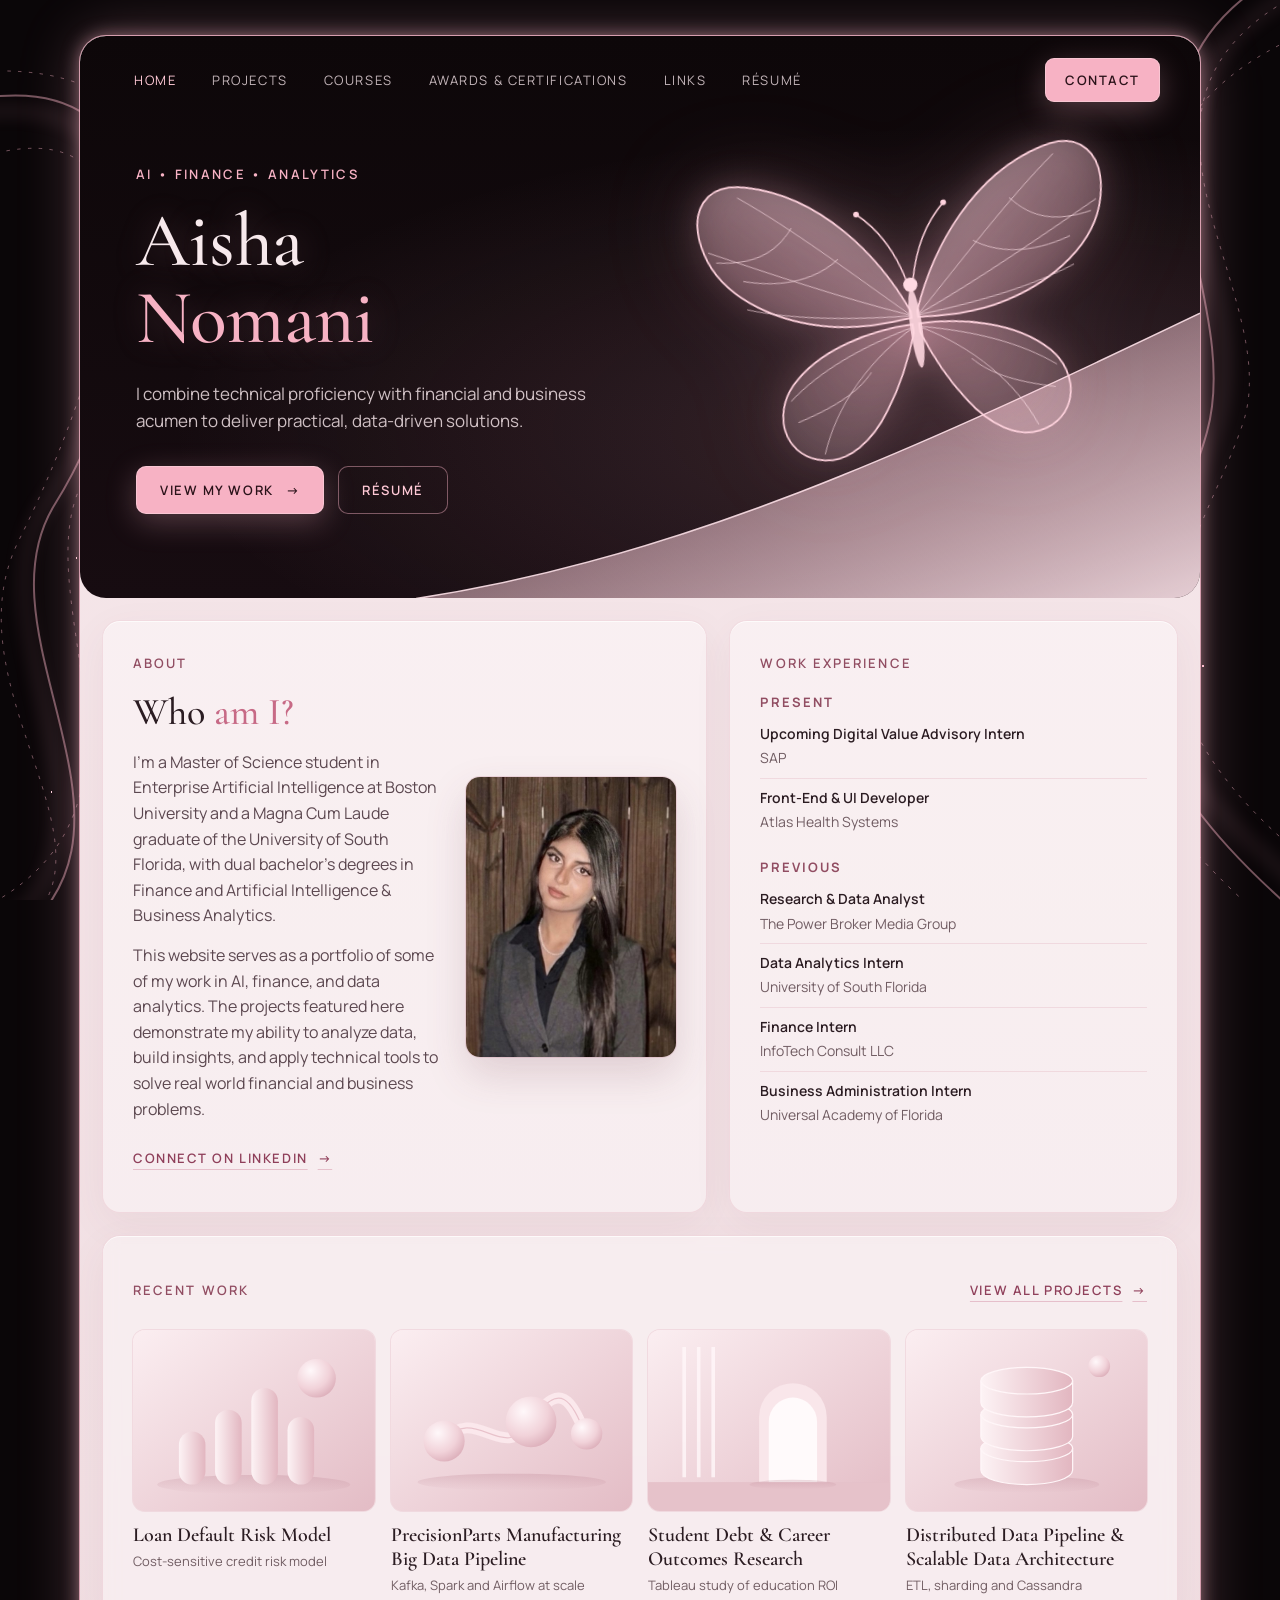
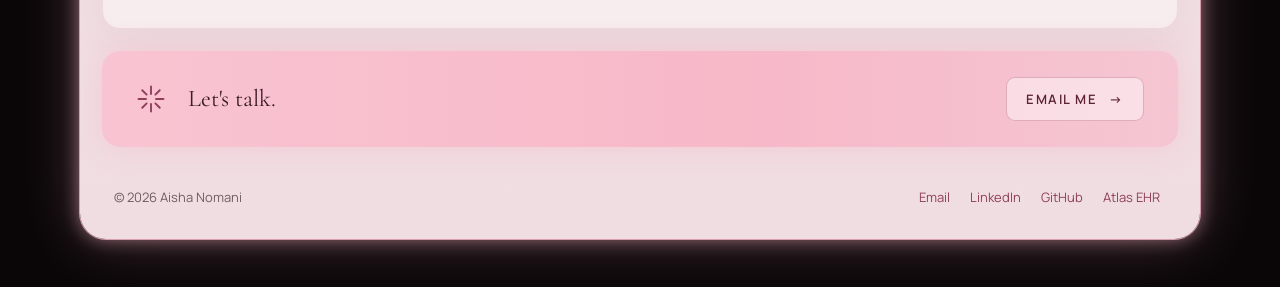
==== index.html @ 897b95ce "Rename Data Analysis Intern to Data Analytics Intern" ====
<!doctype html>
<html lang="en">
<head>
<meta charset="utf-8">
<meta name="viewport" content="width=device-width, initial-scale=1">
<title>Aisha Nomani | Finance &amp; AI</title>
<meta name="description" content="Portfolio of Aisha Nomani: AI, finance and data analytics projects.">
<meta property="og:title" content="Aisha Nomani | Finance &amp; AI">
<meta property="og:description" content="Portfolio of Aisha Nomani: AI, finance and data analytics projects.">
<meta name="theme-color" content="#0a0608">
<link rel="icon" href="assets/favicon.svg" type="image/svg+xml">
<link rel="preconnect" href="https://fonts.googleapis.com">
<link rel="preconnect" href="https://fonts.gstatic.com" crossorigin>
<link href="https://fonts.googleapis.com/css2?family=Cormorant+Garamond:wght@500;600&family=Manrope:wght@400;500;600;700&display=swap" rel="stylesheet">
<link rel="stylesheet" href="assets/style.css">
</head>
<body>
<div class="backdrop" aria-hidden="true">
<svg viewBox="0 0 1440 1000" preserveAspectRatio="xMidYMid slice">
  <path class="ribbon soft" d="M-80 140 C 260 40, 160 420, 60 560 S 220 980, -60 1060"/>
  <path class="ribbon mid" d="M-60 120 C 250 30, 170 400, 70 560 S 240 960, -40 1080"/>
  <path class="ribbon fine" d="M-30 180 C 230 90, 120 420, 30 600 S 200 980, -20 1060"/>
  <path class="ribbon fine" d="M-90 90 C 300 10, 210 380, 110 520 S 260 940, -90 1040"/>
  <path class="ribbon soft" d="M1520 -40 C 1180 80, 1420 300, 1360 470 S 1150 760, 1500 1020"/>
  <path class="ribbon mid" d="M1500 -60 C 1170 60, 1400 300, 1350 480 S 1160 780, 1480 1040"/>
  <path class="ribbon fine" d="M1480 -20 C 1200 100, 1440 320, 1390 470 S 1190 770, 1520 1000"/>
  <path class="ribbon fine" d="M1530 10 C 1150 130, 1380 340, 1320 500 S 1130 800, 1460 1060"/>
</svg>
<div class="sparkles"></div>
</div>
<svg width="0" height="0" style="position:absolute" aria-hidden="true"><defs>
<linearGradient id="tBg" x1="0" y1="0" x2="1" y2="1"><stop offset="0" stop-color="#fbeef1"/><stop offset="1" stop-color="#e3bcc5"/></linearGradient>
<radialGradient id="tBall" cx=".35" cy=".3" r=".8"><stop offset="0" stop-color="#fff8fa"/><stop offset=".6" stop-color="#f1d2d9"/><stop offset="1" stop-color="#d9a9b5"/></radialGradient>
<linearGradient id="tBar" x1="0" y1="0" x2="1" y2="0"><stop offset="0" stop-color="#fdf3f5"/><stop offset="1" stop-color="#e2b6c0"/></linearGradient>
<linearGradient id="tShadow" x1="0" y1="0" x2="0" y2="1"><stop offset="0" stop-color="#b9808f" stop-opacity=".28"/><stop offset="1" stop-color="#b9808f" stop-opacity="0"/></linearGradient>
</defs></svg>
<div class="frame">
<header class="hero">
  <nav class="nav" aria-label="Main">
    <button class="nav-toggle" aria-expanded="false" aria-controls="navlinks">Menu</button>
    <div class="nav-links" id="navlinks"><a href="index.html" aria-current="page">Home</a><a href="projects.html">Projects</a><a href="courses.html">Courses</a><a href="awards.html">Awards &amp; Certifications</a><a href="links.html">Links</a><a href="files/aisha-nomani-resume.pdf" target="_blank" rel="noopener">Résumé</a></div>
    <div class="contact-wrap">
      <button class="btn sm" id="contactBtn" aria-expanded="false" aria-controls="contactCard">Contact</button>
      <div class="contact-card" id="contactCard" hidden>
        <dl>
          <div><dt>Email</dt><dd><a href="mailto:aisha.nomani@gmail.com">aisha.nomani@gmail.com</a></dd></div>
          <div><dt>Phone</dt><dd><a href="tel:+18136481989">+1 (813) 648-1989</a></dd></div>
          <div><dt>Profiles</dt><dd><a href="https://linkedin.com/in/aisha-nomani" target="_blank" rel="noopener">LinkedIn</a> · <a href="https://github.com/aishanomani" target="_blank" rel="noopener">GitHub</a></dd></div>
        </dl>
      </div>
    </div>
  </nav>
  <div class="hero-body">
    <div>
      <p class="eyebrow">AI • Finance • Analytics</p>
      <h1>Aisha<br><em>Nomani</em></h1>
      <p class="lede">I combine technical proficiency with financial and business acumen to deliver practical, data-driven solutions.</p>
      <div class="actions"><a class="btn" href="projects.html">View my work <span class="arrow">→</span></a><a class="btn ghost" href="files/aisha-nomani-resume.pdf" target="_blank" rel="noopener">Résumé</a></div>
    </div>
    <div class="butterfly-wrap"><svg class="butterfly" viewBox="0 0 400 320" aria-hidden="true">
<defs>
  <linearGradient id="wingA" x1="0" y1="0" x2="1" y2="1"><stop offset="0" stop-color="#ffe0e8" stop-opacity=".55"/><stop offset="1" stop-color="#f7b2c4" stop-opacity=".12"/></linearGradient>
  <linearGradient id="wingB" x1="0" y1="0" x2="1" y2="1"><stop offset="0" stop-color="#f7b2c4" stop-opacity=".35"/><stop offset="1" stop-color="#ffe0e8" stop-opacity=".1"/></linearGradient>
</defs>
<g class="wing r"><path d="M203 160 C 225 105, 270 45, 335 28 C 372 18, 392 42, 382 82 C 372 122, 330 150, 285 162 C 255 170, 225 168, 203 166 Z" fill="url(#wingA)" stroke="#ffd3de" stroke-width="1.6"/><path d="M203 172 C 240 172, 290 182, 318 212 C 340 236, 335 272, 305 282 C 278 291, 252 270, 236 246 C 222 226, 210 200, 203 180 Z" fill="url(#wingB)" stroke="#ffd3de" stroke-width="1.6"/><path d="M205 162 C 250 120, 300 70, 345 36 M205 163 C 262 140, 322 110, 378 82 M205 164 C 262 160, 312 152, 350 138 M262 104 C 282 118, 312 124, 350 112 M300 70 C 318 92, 340 98, 372 92 M205 176 C 248 200, 282 236, 298 278 M205 175 C 252 186, 292 202, 322 226 M246 210 C 262 228, 288 238, 318 246" fill="none" stroke="#ffe1e8" stroke-width=".8" opacity=".75"/></g>
<g transform="translate(400 0) scale(-1 1)"><g class="wing l"><path d="M203 160 C 225 105, 270 45, 335 28 C 372 18, 392 42, 382 82 C 372 122, 330 150, 285 162 C 255 170, 225 168, 203 166 Z" fill="url(#wingA)" stroke="#ffd3de" stroke-width="1.6"/><path d="M203 172 C 240 172, 290 182, 318 212 C 340 236, 335 272, 305 282 C 278 291, 252 270, 236 246 C 222 226, 210 200, 203 180 Z" fill="url(#wingB)" stroke="#ffd3de" stroke-width="1.6"/><path d="M205 162 C 250 120, 300 70, 345 36 M205 163 C 262 140, 322 110, 378 82 M205 164 C 262 160, 312 152, 350 138 M262 104 C 282 118, 312 124, 350 112 M300 70 C 318 92, 340 98, 372 92 M205 176 C 248 200, 282 236, 298 278 M205 175 C 252 186, 292 202, 322 226 M246 210 C 262 228, 288 238, 318 246" fill="none" stroke="#ffe1e8" stroke-width=".8" opacity=".75"/></g></g>
<path d="M197 132 C 190 102, 178 82, 160 66 M203 132 C 210 102, 222 82, 240 66" fill="none" stroke="#ffd3de" stroke-width="1.3"/>
<circle cx="160" cy="66" r="2.6" fill="#ffd3de"/><circle cx="240" cy="66" r="2.6" fill="#ffd3de"/>
<ellipse cx="200" cy="176" rx="5.5" ry="36" fill="#ffd9e2" opacity=".9"/>
<circle cx="200" cy="136" r="6.5" fill="#ffd9e2"/>
</svg></div>
  </div>
  <svg class="slope" viewBox="0 0 600 400" preserveAspectRatio="none" aria-hidden="true">
<defs><linearGradient id="slopeFill" x1="0" y1="0" x2="1" y2="1"><stop offset="0" stop-color="#f7b2c4" stop-opacity=".05"/><stop offset=".55" stop-color="#f3c6d1" stop-opacity=".55"/><stop offset="1" stop-color="#fbe3e9" stop-opacity=".9"/></linearGradient></defs>
<path d="M0 400 C 200 360, 380 250, 600 110 L600 400 Z" fill="url(#slopeFill)"/>
<path d="M0 400 C 200 360, 380 250, 600 110" fill="none" stroke="#ffe3ea" stroke-width="1.5" opacity=".9" vector-effect="non-scaling-stroke"/>
</svg>
</header>
<main class="content">
<div class="split">
  <section class="panel" id="about" aria-labelledby="about-h">
    <div class="about">
      <div>
        <p class="label">About</p>
        <h2 id="about-h">Who <em>am I?</em></h2>
        <p>I'm a Master of Science student in Enterprise Artificial Intelligence at Boston University and a Magna Cum Laude graduate of the University of South Florida, with dual bachelor's degrees in Finance and Artificial Intelligence &amp; Business Analytics.</p>
        <p>This website serves as a portfolio of some of my work in AI, finance, and data analytics. The projects featured here demonstrate my ability to analyze data, build insights, and apply technical tools to solve real world financial and business problems.</p>
        <a class="link" href="https://linkedin.com/in/aisha-nomani" target="_blank" rel="noopener">Connect on LinkedIn <span class="arrow">→</span></a>
      </div>
      <img class="portrait" src="img/aisha-portrait.jpg" alt="Portrait of Aisha Nomani" width="600" height="794" loading="lazy">
    </div>
  </section>
  <section class="panel" aria-labelledby="experience-h">
    <p class="label" id="experience-h">Work Experience</p>
    <div class="experience-groups">
      <section class="experience-group" aria-labelledby="present-h">
        <h3 id="present-h">Present</h3>
        <ul class="experience-list">
          <li><strong>Upcoming Digital Value Advisory Intern</strong><span>SAP</span></li>
          <li><strong>Front-End &amp; UI Developer</strong><span>Atlas Health Systems</span></li>
        </ul>
      </section>
      <section class="experience-group" aria-labelledby="previous-h">
        <h3 id="previous-h">Previous</h3>
        <ul class="experience-list">
          <li><strong>Research &amp; Data Analyst</strong><span>The Power Broker Media Group</span></li>
          <li><strong>Data Analytics Intern</strong><span>University of South Florida</span></li>
          <li><strong>Finance Intern</strong><span>InfoTech Consult LLC</span></li>
          <li><strong>Business Administration Intern</strong><span>Universal Academy of Florida</span></li>
        </ul>
      </section>
    </div>
  </section>
</div>
<section class="panel" aria-labelledby="work-h">
  <div class="row"><p class="label" id="work-h">Recent work</p><a class="link" href="projects.html">View all projects <span class="arrow">→</span></a></div>
  <div class="tiles"><a class="tile" href="https://github.com/aishanomani/The_Backside_Undergrads_Final" target="_blank" rel="noopener"><div class="art"><svg viewBox="0 0 200 150" preserveAspectRatio="xMidYMid slice" aria-hidden="true"><rect width="200" height="150" fill="url(#tBg)"/><ellipse cx="100" cy="128" rx="80" ry="8" fill="url(#tShadow)"/>
<rect x="38" y="84" width="22" height="44" rx="11" fill="url(#tBar)"/><rect x="68" y="66" width="22" height="62" rx="11" fill="url(#tBar)"/>
<rect x="98" y="48" width="22" height="80" rx="11" fill="url(#tBar)"/><rect x="128" y="72" width="22" height="56" rx="11" fill="url(#tBar)"/>
<circle cx="152" cy="40" r="16" fill="url(#tBall)"/></svg></div><h3>Loan Default Risk Model</h3><p>Cost-sensitive credit risk model</p></a><a class="tile" href="https://github.com/aishanomani/The_Leftside_Undergrads_Final" target="_blank" rel="noopener"><div class="art"><svg viewBox="0 0 200 150" preserveAspectRatio="xMidYMid slice" aria-hidden="true"><rect width="200" height="150" fill="url(#tBg)"/><ellipse cx="100" cy="126" rx="78" ry="7" fill="url(#tShadow)"/>
<path d="M44 92 C 70 60, 92 112, 116 76 S 150 60, 160 84" fill="none" stroke="#fbe8ec" stroke-width="9" stroke-linecap="round"/>
<path d="M44 92 C 70 60, 92 112, 116 76 S 150 60, 160 84" fill="none" stroke="#dcaab6" stroke-width="1" opacity=".6"/>
<circle cx="44" cy="92" r="17" fill="url(#tBall)"/><circle cx="116" cy="76" r="21" fill="url(#tBall)"/><circle cx="162" cy="86" r="13" fill="url(#tBall)"/></svg></div><h3>PrecisionParts Manufacturing Big Data Pipeline</h3><p>Kafka, Spark and Airflow at scale</p></a><a class="tile" href="https://github.com/aishanomani/student_debt_and_career_outcomes_research_project" target="_blank" rel="noopener"><div class="art"><svg viewBox="0 0 200 150" preserveAspectRatio="xMidYMid slice" aria-hidden="true"><rect width="200" height="150" fill="url(#tBg)"/>
<g stroke="#fff6f8" stroke-width="3" opacity=".85"><path d="M30 14v108M42 14v108M54 14v108"/></g>
<path d="M92 128V72a28 28 0 0 1 56 0v56Z" fill="#f9e6ea"/><path d="M100 128V76a20 20 0 0 1 40 0v52Z" fill="#fffafb"/>
<rect x="0" y="126" width="200" height="24" fill="#e6c2ca"/><ellipse cx="120" cy="128" rx="36" ry="4" fill="url(#tShadow)"/></svg></div><h3>Student Debt &amp; Career Outcomes Research</h3><p>Tableau study of education ROI</p></a><a class="tile" href="https://github.com/aishanomani/The_Leftside_Undergrads_Midterm" target="_blank" rel="noopener"><div class="art"><svg viewBox="0 0 200 150" preserveAspectRatio="xMidYMid slice" aria-hidden="true"><rect width="200" height="150" fill="url(#tBg)"/><ellipse cx="100" cy="128" rx="60" ry="7" fill="url(#tShadow)"/>
<g fill="url(#tBar)" stroke="#fff6f8" stroke-width="1"><path d="M62 98v18c0 7 17 12 38 12s38-5 38-12V98"/><ellipse cx="100" cy="98" rx="38" ry="11"/>
<path d="M62 70v18c0 7 17 12 38 12s38-5 38-12V70"/><ellipse cx="100" cy="70" rx="38" ry="11"/>
<path d="M62 42v18c0 7 17 12 38 12s38-5 38-12V42"/><ellipse cx="100" cy="42" rx="38" ry="11"/></g>
<circle cx="160" cy="30" r="9" fill="url(#tBall)"/></svg></div><h3>Distributed Data Pipeline &amp; Scalable Data Architecture</h3><p>ETL, sharding and Cassandra</p></a></div>
</section>
<section class="cta">
  <svg viewBox="0 0 24 24" fill="none" stroke="currentColor" stroke-width="1.5" stroke-linecap="round" stroke-linejoin="round" aria-hidden="true" class="spark"><path d="M12 2v6M12 16v6M2 12h6M16 12h6M5 5l3.5 3.5M15.5 15.5L19 19M19 5l-3.5 3.5M8.5 15.5L5 19"/></svg>
  <p>Let's talk.</p>
  <a class="btn sm" href="mailto:aisha.nomani@gmail.com">Email me <span class="arrow">→</span></a>
</section>
</main>
<footer class="foot">
  <span>© 2026 Aisha Nomani</span>
  <span><a href="mailto:aisha.nomani@gmail.com">Email</a><a href="https://linkedin.com/in/aisha-nomani" target="_blank" rel="noopener">LinkedIn</a><a href="https://github.com/aishanomani" target="_blank" rel="noopener">GitHub</a><a href="https://atlasehr.org" target="_blank" rel="noopener">Atlas EHR</a></span>
</footer>
</div>
<script src="assets/main.js" defer></script>
</body>
</html>
---- assets/style.css ----
/* Aisha Nomani portfolio: blush glass on black */
:root {
  --night: #0a0608;
  --night-2: #140c10;
  --ink: #2b1c22;
  --ink-soft: #5c4850;
  --muted: #715d63;       /* 4.7:1 on the frame */
  --pink: #f7b2c4;
  --pink-2: #ffc9d6;
  --rose: #c76a86;
  --rose-deep: #8f3f5a;   /* links, numbers: 5.5:1 on cards */
  --rose-text: #914d62;   /* small labels: 4.7:1 on the frame */
  --blush: #f4e3e6;
  --blush-2: #ecd5da;
  --card: rgba(255, 255, 255, 0.42);
  --card-line: rgba(199, 106, 134, 0.16);
  --glow: 0 0 0 1px rgba(255, 190, 208, 0.75), 0 0 18px rgba(247, 178, 196, 0.55), 0 0 60px rgba(247, 178, 196, 0.28);
  --serif: "Cormorant Garamond", "Iowan Old Style", Georgia, serif;
  --sans: "Manrope", ui-sans-serif, system-ui, -apple-system, "Segoe UI", Roboto, sans-serif;
  /* type scale: sans for reading and labels, serif for titles and numbers */
  --fs-xs: 13px;        /* labels, buttons, chips, meta: the floor */
  --fs-sm: 14px;        /* card body text */
  --fs-base: 16px;      /* body copy */
  --fs-lg: 17px;        /* hero lede */
  --fs-title-sm: 20px;  /* tile and service titles (serif) */
  --fs-title: 24px;     /* card titles, CTA line (serif) */
  --fs-num: 30px;       /* inline stats (serif) */
  --fs-num-lg: 52px;    /* stat row (serif) */
  /* glow and glass */
  --glow-line: #ffd3de; /* butterfly strokes, sparkles */
  --on-night: #f6e6ea;  /* text on the dark hero */
  --chip-ink: #7a3a50;
  --glass-1: rgba(255, 255, 255, .35);
  --glass-2: rgba(255, 255, 255, .5);
  --glass-3: rgba(255, 255, 255, .7);
  --r-lg: 26px;
  --r-md: 18px;
  --r-sm: 12px;
  --maxw: 1120px;
}

* { box-sizing: border-box; }
html { scroll-behavior: smooth; -webkit-text-size-adjust: 100%; }
body {
  margin: 0;
  background: var(--night);
  color: var(--ink);
  font-family: var(--sans);
  font-size: var(--fs-base);
  line-height: 1.6;
  -webkit-font-smoothing: antialiased;
  font-variant-numeric: lining-nums;
  overflow-x: hidden;
}
img { max-width: 100%; height: auto; display: block; }
a { color: inherit; }
:focus-visible { outline: 2px solid var(--pink); outline-offset: 3px; border-radius: 6px; }

/* ---------- background ribbons + sparkles ---------- */
.backdrop { position: fixed; inset: 0; z-index: 0; pointer-events: none; overflow: hidden; }
.backdrop svg { position: absolute; width: 100%; height: 100%; }
.ribbon { fill: none; stroke: var(--pink); stroke-linecap: round; }
.ribbon.soft { stroke-width: 18; opacity: .07; filter: blur(8px); }
.ribbon.mid { stroke-width: 2.2; opacity: .45; }
.ribbon.fine { stroke-width: .9; opacity: .55; }
.sparkles {
  position: absolute; inset: 0;
  background-image:
    radial-gradient(1.6px 1.6px at 12% 18%, var(--glow-line) 50%, transparent 51%),
    radial-gradient(1.2px 1.2px at 86% 12%, var(--glow-line) 50%, transparent 51%),
    radial-gradient(2px 2px at 92% 38%, #ffb9cb 50%, transparent 51%),
    radial-gradient(1.4px 1.4px at 6% 62%, var(--glow-line) 50%, transparent 51%),
    radial-gradient(1.8px 1.8px at 94% 74%, #ffc2d2 50%, transparent 51%),
    radial-gradient(1.2px 1.2px at 4% 88%, var(--glow-line) 50%, transparent 51%),
    radial-gradient(1.5px 1.5px at 78% 92%, var(--glow-line) 50%, transparent 51%),
    radial-gradient(1.1px 1.1px at 22% 96%, #ffc2d2 50%, transparent 51%);
  animation: twinkle 6s ease-in-out infinite alternate;
}
@keyframes twinkle { from { opacity: .45; } to { opacity: 1; } }
@keyframes drift { from { stroke-dashoffset: 0; } to { stroke-dashoffset: -400; } }
.ribbon.fine { stroke-dasharray: 3 9; animation: drift 30s linear infinite; }

/* ---------- glowing frame ---------- */
.frame {
  position: relative; z-index: 1;
  width: min(var(--maxw), calc(100% - 32px));
  margin: 36px auto 48px;
  border-radius: var(--r-lg);
  background: linear-gradient(180deg, #f6e8eb 0%, #f0dde1 100%);
  box-shadow: var(--glow);
  overflow: hidden;
}

/* ---------- dark hero / page header ---------- */
.hero {
  position: relative;
  background:
    radial-gradient(120% 90% at 80% 70%, rgba(247, 178, 196, 0.16), transparent 60%),
    linear-gradient(180deg, #0d0709 0%, #170c11 100%);
  color: var(--on-night);
  border-radius: var(--r-lg) var(--r-lg) var(--r-lg) var(--r-lg);
  overflow: hidden;
}

.nav {
  position: relative; z-index: 3;
  display: flex; align-items: center; gap: 8px;
  padding: 22px 40px;
}
.nav-links { display: flex; gap: 8px; margin-right: auto; flex-wrap: wrap; }
.nav-links a, .nav .brand {
  text-decoration: none;
  font-size: var(--fs-xs); letter-spacing: .12em; text-transform: uppercase;
  color: rgba(246, 230, 234, .78);
  display: inline-flex; align-items: center; min-height: 44px; padding: 0 14px; border-radius: 999px;
  transition: color .2s, background .2s;
}
.nav-links a:hover { color: #fff; background: rgba(247, 178, 196, .08); }
.nav-links a[aria-current="page"] { color: var(--pink-2); }
.nav-links a[aria-current="page"]::after {
  content: ""; display: block; height: 1px; margin-top: 4px;
  background: linear-gradient(90deg, transparent, var(--pink), transparent);
}
.nav-toggle { display: none; }

.btn {
  display: inline-flex; align-items: center; gap: 12px;
  font-family: var(--sans); font-weight: 600;
  font-size: var(--fs-xs); letter-spacing: .12em; text-transform: uppercase;
  text-decoration: none; cursor: pointer; white-space: nowrap;
  min-height: 48px; padding: 0 24px; border-radius: 10px; border: 0;
  background: var(--pink); color: #2a1219;
  box-shadow: 0 0 0 1px rgba(255,255,255,.25) inset, 0 8px 30px rgba(247, 178, 196, .28);
  transition: transform .2s, box-shadow .2s, background .2s;
}
.btn:hover { transform: translateY(-1px); background: var(--pink-2); box-shadow: 0 0 0 1px var(--glass-1) inset, 0 10px 38px rgba(247, 178, 196, .45); }
.btn.sm { min-height: 44px; padding: 0 20px; font-size: var(--fs-xs); border-radius: 9px; }
.btn.ghost { background: transparent; color: var(--pink-2); box-shadow: 0 0 0 1px rgba(247,178,196,.45) inset; }
.btn.ghost:hover { background: rgba(247,178,196,.1); }
.arrow { display: inline-block; transition: transform .2s; }
.btn:hover .arrow, .link:hover .arrow { transform: translateX(4px); }

.hero-body {
  position: relative; z-index: 2;
  display: grid; grid-template-columns: 1.05fr 1fr; align-items: center;
  padding: 40px 56px 84px; min-height: 440px;
}
.eyebrow {
  font-size: var(--fs-xs); letter-spacing: .18em; text-transform: uppercase;
  color: var(--pink); margin: 0 0 18px; font-weight: 600;
}
.hero h1 {
  font-family: var(--serif); font-weight: 500;
  font-size: clamp(44px, 6.4vw, 76px); line-height: 1.02;
  margin: 0 0 22px; color: #f7e9ec; letter-spacing: -.01em;
  text-shadow: 0 0 34px rgba(247, 178, 196, .25);
}
.hero h1 em { font-style: normal; color: var(--pink); }
.hero .lede { max-width: 30rem; color: rgba(246, 230, 234, .82); font-size: var(--fs-lg); margin: 0 0 32px; }
.hero .actions { display: flex; gap: 14px; flex-wrap: wrap; }

.butterfly-wrap { position: relative; height: 100%; min-height: 320px; }
.butterfly {
  position: absolute; right: 2%; top: 50%; width: min(100%, 440px);
  transform: translateY(-58%) rotate(-8deg);
  filter: drop-shadow(0 0 16px rgba(247, 178, 196, .55)) drop-shadow(0 0 46px rgba(247, 178, 196, .3));
  animation: hover 7s ease-in-out infinite;
}
.butterfly .wing { transform-origin: 200px 170px; animation: flap 5s ease-in-out infinite; }
.butterfly .wing.l { animation-name: flapL; }
@keyframes hover { 0%,100% { transform: translateY(-58%) rotate(-8deg); } 50% { transform: translateY(-62%) rotate(-6deg); } }
@keyframes flap { 0%,100% { transform: scaleX(1); } 50% { transform: scaleX(.9); } }
@keyframes flapL { 0%,100% { transform: scaleX(1); } 50% { transform: scaleX(.9); } }
.slope { position: absolute; right: 0; bottom: 0; width: 70%; height: 70%; z-index: 1; pointer-events: none; }

/* compact header for inner pages */
.hero.compact .hero-body { min-height: 0; padding: 26px 56px 60px; grid-template-columns: 1.4fr .6fr; }
.hero.compact h1 { font-size: clamp(42px, 5.6vw, 64px); }
.hero.compact .butterfly { width: min(100%, 240px); right: 8%; }
.hero.compact .butterfly-wrap { min-height: 180px; }

/* ---------- light content area ---------- */
.content { padding: 22px; display: grid; gap: 22px; }
.content > * { min-width: 0; }
.panel {
  background: var(--card);
  border: 1px solid var(--card-line);
  border-radius: var(--r-md);
  padding: 32px 30px;
  box-shadow: 0 1px 0 var(--glass-3) inset, 0 12px 40px rgba(120, 60, 80, .06);
  backdrop-filter: blur(8px);
}
.label, .panel .label {
  font-size: var(--fs-xs); letter-spacing: .16em; text-transform: uppercase;
  color: var(--rose-text); font-weight: 600; margin: 0 0 18px;
}
.panel h2, .section-title {
  font-family: var(--serif); font-weight: 500;
  font-size: clamp(30px, 3.2vw, 38px); line-height: 1.1;
  margin: 0 0 16px; color: var(--ink);
}
.panel h2 em { font-style: normal; color: var(--rose); }
.panel p { color: var(--ink-soft); margin: 0 0 14px; font-size: var(--fs-base); }
.link {
  display: inline-flex; gap: 10px; align-items: center; min-height: 44px;
  font-size: var(--fs-xs); letter-spacing: .12em; text-transform: uppercase; font-weight: 600;
  color: var(--rose-deep);
  text-decoration: underline; text-decoration-color: rgba(199, 106, 134, .35);
  text-underline-offset: 6px; text-decoration-thickness: 1px;
}
.link:hover { color: var(--ink); text-decoration-color: var(--rose); }
.row { display: flex; justify-content: space-between; align-items: baseline; gap: 16px; flex-wrap: wrap; margin-bottom: 18px; }
.row .label { margin: 0; }

.split { display: grid; grid-template-columns: 1.35fr 1fr; gap: 22px; }
.about { display: grid; grid-template-columns: 1fr 210px; gap: 28px; align-items: center; }
.portrait {
  width: 100%; aspect-ratio: 3 / 4; object-fit: cover; border-radius: 14px;
  filter: saturate(.85) contrast(1.02);
  box-shadow: 0 0 0 1px rgba(199,106,134,.2), 0 18px 40px rgba(120, 60, 80, .18);
}
.facts { display: flex; gap: 26px; margin: 20px 0 22px; flex-wrap: wrap; }
.fact b { display: block; font-family: var(--serif); font-size: var(--fs-num); font-weight: 600; color: var(--rose-deep); line-height: 1; }
.fact span { font-size: var(--fs-xs); color: var(--muted); }

.services { list-style: none; margin: 0; padding: 0; display: grid; gap: 20px; }
.services li { display: grid; grid-template-columns: 46px 1fr; gap: 16px; align-items: start; }
.ico {
  width: 46px; height: 46px; border-radius: 50%;
  display: grid; place-items: center;
  border: 1px solid rgba(199, 106, 134, .45); color: var(--rose);
  background: var(--glass-1);
}
.ico svg { width: 20px; height: 20px; }
.services h3 { margin: 2px 0 2px; font-family: var(--serif); font-size: var(--fs-title-sm); font-weight: 600; color: var(--ink); }
.services p { margin: 0; font-size: var(--fs-sm); line-height: 1.5; }

/* work experience */
.experience-groups { display: grid; gap: 24px; }
.experience-group h3 {
  margin: 0 0 10px; font-size: var(--fs-xs); letter-spacing: .16em;
  text-transform: uppercase; color: var(--rose-text);
}
.experience-list { list-style: none; margin: 0; padding: 0; display: grid; gap: 8px; }
.experience-list li {
  display: grid; gap: 2px;
  padding-bottom: 8px; border-bottom: 1px solid rgba(199, 106, 134, .16);
  color: var(--ink-soft); font-size: var(--fs-sm);
}
.experience-list li:last-child { border-bottom: 0; padding-bottom: 0; }
.experience-list strong { display: block; color: var(--ink); font-weight: 600; }
.experience-list span { display: block; color: var(--muted); }

/* recent work tiles */
.tiles { display: grid; grid-template-columns: repeat(4, 1fr); gap: 16px; }
.tile { text-decoration: none; color: inherit; display: block; }
.tile .art {
  aspect-ratio: 4 / 3; border-radius: 12px; overflow: hidden;
  background: linear-gradient(160deg, #f7e2e6, #e6c3ca);
  box-shadow: 0 0 0 1px rgba(199,106,134,.15);
  transition: transform .3s, box-shadow .3s;
}
.tile .art svg { width: 100%; height: 100%; display: block; }
.tile:hover .art { transform: translateY(-3px); box-shadow: 0 0 0 1px rgba(199,106,134,.35), 0 14px 30px rgba(168, 77, 106, .18); }
.tile h3 { font-family: var(--serif); font-weight: 600; font-size: var(--fs-title-sm); line-height: 1.2; margin: 12px 0 4px; }
.tile p { font-size: var(--fs-xs); color: var(--muted); margin: 0; }

.cta {
  display: flex; align-items: center; gap: 22px; flex-wrap: wrap;
  padding: 26px 34px; border-radius: var(--r-md);
  background: linear-gradient(90deg, #f9c4d1, #f7b8c8 60%, #f5c6d2);
  box-shadow: 0 0 30px rgba(247, 178, 196, .45);
}
.cta .spark { width: 30px; height: 30px; color: var(--rose-deep); flex: none; }
.cta p { font-family: var(--serif); font-size: var(--fs-title); line-height: 1.2; margin: 0; color: #3a1d27; margin-right: auto; }
.cta .btn { background: rgba(255,255,255,.45); color: #5a2233; box-shadow: 0 0 0 1px rgba(168,77,106,.35) inset; }
.cta .btn:hover { background: var(--glass-3); }

/* contact popover */
.contact-wrap { position: relative; flex: none; }
.contact-card {
  position: absolute; right: 0; top: calc(100% + 10px); z-index: 10;
  width: 280px; padding: 18px 20px; border-radius: 14px;
  background: #1a0f14; color: var(--on-night);
  box-shadow: var(--glow);
  font-size: var(--fs-sm);
}
.contact-card[hidden] { display: none; }
.contact-card a { color: var(--pink-2); text-decoration: none; }
.contact-card a:hover { text-decoration: underline; }
.contact-card dl { margin: 0; display: grid; gap: 10px; }
.contact-card dt { font-size: var(--fs-xs); letter-spacing: .18em; text-transform: uppercase; color: rgba(246,230,234,.55); }
.contact-card dd { margin: 0; }

/* ---------- projects page ---------- */
.filters { display: flex; gap: 8px; flex-wrap: wrap; margin-bottom: 20px; }
.filter {
  font: 600 var(--fs-xs)/1 var(--sans); letter-spacing: .1em; text-transform: uppercase;
  min-height: 44px; padding: 0 16px; border-radius: 999px; cursor: pointer;
  border: 1px solid rgba(199,106,134,.35); background: rgba(255,255,255,.4); color: var(--rose-deep);
}
.filter[aria-pressed="true"] { background: var(--rose-deep); color: #fff; border-color: var(--rose-deep); }
.projects { display: grid; grid-template-columns: repeat(2, 1fr); gap: 18px; }
.project {
  display: flex; flex-direction: column;
  background: var(--glass-2); border: 1px solid var(--card-line);
  border-radius: var(--r-md); padding: 26px 26px 22px;
  transition: box-shadow .3s, transform .3s;
}
.project:hover { box-shadow: 0 16px 40px rgba(168, 77, 106, .12); transform: translateY(-2px); }
.project[hidden] { display: none; }
.project .cat { font-size: var(--fs-xs); letter-spacing: .14em; text-transform: uppercase; font-weight: 600; color: var(--rose-text); }
.project h3 { font-family: var(--serif); font-size: var(--fs-title); font-weight: 600; line-height: 1.15; margin: 4px 0 12px; }
.project p { font-size: var(--fs-sm); color: var(--ink-soft); margin: 0 0 16px; }
.project .result { font-size: var(--fs-sm); color: var(--rose-deep); font-weight: 600; margin: -6px 0 16px; }
.project .note {
  font-size: var(--fs-xs); line-height: 1.55; margin: -4px 0 16px; padding: 10px 12px;
  color: var(--muted); background: rgba(247, 178, 196, .14);
  border-left: 2px solid rgba(199, 106, 134, .5); border-radius: 0 8px 8px 0;
}
.project .note strong { color: var(--rose-deep); }
.chips { display: flex; flex-wrap: wrap; gap: 6px; margin: auto 0 18px; padding-top: 4px; }
.chip {
  font-size: var(--fs-xs); padding: 4px 11px; border-radius: 999px;
  background: rgba(247, 178, 196, .28); color: var(--chip-ink);
}
.project .link { align-self: flex-start; }

/* ---------- courses page ---------- */
.stats { display: grid; grid-template-columns: repeat(3, 1fr); gap: 18px; }
.stat { text-align: left; }
.stat b { display: block; font-family: var(--serif); font-size: var(--fs-num-lg); line-height: 1; color: var(--rose-deep); font-weight: 600; }
.stat span { font-size: var(--fs-xs); color: var(--muted); }
.course-grid { display: grid; grid-template-columns: repeat(3, 1fr); gap: 16px; }
.course {
  background: var(--glass-2); border: 1px solid var(--card-line);
  border-radius: var(--r-md); padding: 22px; display: flex; flex-direction: column;
}
.course h3 { font-family: var(--serif); font-size: var(--fs-title); font-weight: 600; line-height: 1.15; margin: 0 0 10px; }
.course p { font-size: var(--fs-sm); margin: 0 0 14px; color: var(--ink-soft); }
.course .chips { margin-bottom: 14px; }
.terms { display: grid; grid-template-columns: repeat(3, 1fr); gap: 14px; }
.term { background: rgba(255,255,255,.45); border: 1px solid var(--card-line); border-radius: var(--r-sm); padding: 16px 18px; }
.term h4 { margin: 0 0 8px; font-size: var(--fs-xs); letter-spacing: .14em; color: var(--rose-text); }
.term ul { list-style: none; margin: 0; padding: 0; display: grid; gap: 6px; }
.term li { font-size: var(--fs-sm); display: grid; grid-template-columns: 84px 1fr; gap: 8px; color: var(--ink-soft); }
.term li code { font-family: var(--sans); font-weight: 600; color: var(--ink); font-size: var(--fs-xs); }
details.all-terms summary {
  cursor: pointer; list-style: none; display: inline-flex;
}
details.all-terms summary::-webkit-details-marker { display: none; }
details.all-terms[open] summary .arrow { transform: rotate(90deg); }
details.all-terms .terms { margin-top: 22px; }

/* ---------- awards page ---------- */
.honors { display: grid; gap: 14px; }
.honor {
  display: grid; grid-template-columns: 56px 1fr auto; gap: 18px; align-items: center;
  background: var(--glass-2); border: 1px solid var(--card-line);
  border-radius: var(--r-md); padding: 20px 22px;
}
.honor h3 { margin: 0; font-family: var(--serif); font-size: var(--fs-title); font-weight: 600; }
.honor .meta { font-size: var(--fs-xs); color: var(--muted); margin: 2px 0 6px; }
.honor p { margin: 0; font-size: var(--fs-sm); color: var(--ink-soft); }
.honor .ico { width: 56px; height: 56px; }
.honor .ico svg { width: 24px; height: 24px; }
.certs { list-style: none; margin: 0; padding: 0; display: grid; grid-template-columns: repeat(2, 1fr); gap: 14px; }
.cert {
  background: var(--glass-2); border: 1px solid var(--card-line);
  border-radius: var(--r-md); padding: 18px 20px; display: flex; flex-direction: column; gap: 6px;
}
.cert h3 { margin: 0; font-size: var(--fs-base); font-weight: 700; line-height: 1.35; }
.cert .meta { font-size: var(--fs-xs); color: var(--muted); }
.cert .id { font-size: var(--fs-xs); color: var(--muted); word-break: break-all; font-family: ui-monospace, Consolas, monospace; }
.cert .link { align-self: flex-start; margin-top: 6px; }

/* ---------- links page ---------- */
.link-cards { display: grid; grid-template-columns: repeat(3, 1fr); gap: 16px; }
.profile-card {
  display: grid; grid-template-columns: 48px minmax(0, 1fr) auto; gap: 14px; align-items: center;
  min-height: 112px; padding: 22px; border: 1px solid var(--card-line); border-radius: var(--r-md);
  background: var(--glass-2); color: var(--ink); text-decoration: none;
  transition: transform .25s, box-shadow .25s, border-color .25s;
}
.profile-card:hover {
  transform: translateY(-2px); border-color: rgba(199, 106, 134, .34);
  box-shadow: 0 16px 40px rgba(168, 77, 106, .12);
}
.profile-icon {
  width: 48px; height: 48px; display: grid; place-items: center; border-radius: 50%;
  border: 1px solid rgba(199, 106, 134, .45); background: var(--glass-1);
  color: var(--rose-deep); font-weight: 700; font-size: var(--fs-sm);
}
.profile-card strong { display: block; font-family: var(--serif); font-size: var(--fs-title); line-height: 1.1; }
.profile-card small { display: block; margin-top: 5px; color: var(--muted); overflow-wrap: anywhere; }
.profile-card > .arrow { color: var(--rose-deep); }
.profile-card:hover > .arrow { transform: translateX(4px); }

/* ---------- footer ---------- */
.foot {
  display: flex; justify-content: space-between; gap: 16px; flex-wrap: wrap;
  padding: 6px 34px 20px; font-size: var(--fs-xs); color: var(--muted); align-items: center;
}
.foot a { color: var(--rose-deep); text-decoration: none; margin-left: 8px; display: inline-flex; align-items: center; justify-content: center; min-height: 44px; min-width: 44px; padding: 0 6px; }
.foot a:hover { text-decoration: underline; }

/* entrance: a gentle rise when the page loads; content is never hidden waiting for a scroll */
@keyframes rise { from { opacity: 0; transform: translateY(10px); } to { opacity: 1; transform: none; } }
.content > * { animation: rise .6s ease both; }
.content > *:nth-child(2) { animation-delay: .08s; }
.content > *:nth-child(3) { animation-delay: .16s; }

/* ---------- responsive ---------- */
@media (max-width: 960px) {
  .split { grid-template-columns: 1fr; }
  .tiles { grid-template-columns: repeat(2, 1fr); }
  .course-grid, .terms { grid-template-columns: repeat(2, 1fr); }
  .link-cards { grid-template-columns: 1fr; }
}
@media (max-width: 760px) {
  .frame { width: calc(100% - 20px); margin: 10px auto 24px; }
  .nav { padding: 16px 18px; flex-wrap: wrap; }
  .nav-toggle {
    display: inline-flex; margin-right: auto; background: none; border: 1px solid rgba(247,178,196,.4);
    color: var(--pink-2); border-radius: 9px; min-height: 44px; padding: 0 16px; align-items: center; font: 600 var(--fs-xs)/1 var(--sans); letter-spacing: .12em; text-transform: uppercase; cursor: pointer;
  }
  .nav-links { order: 3; width: 100%; display: none; flex-direction: column; margin: 8px 0 0; }
  .nav.open .nav-links { display: flex; }
  .hero-body, .hero.compact .hero-body { grid-template-columns: 1fr; padding: 18px 22px 40px; }
  .butterfly-wrap { order: -1; min-height: 210px; }
  .butterfly { width: 250px; right: 50%; transform: translate(50%, -55%) rotate(-8deg); animation: none; }
  .hero.compact .butterfly-wrap { display: none; }
  .slope { width: 100%; height: 16%; }
  .hero-body { padding-bottom: 64px; }
  .contact-card { width: min(280px, calc(100vw - 56px)); }
  .contact-card dd { overflow-wrap: anywhere; }
  .content { padding: 12px; gap: 12px; }
  .panel { padding: 24px 20px; }
  .about { grid-template-columns: 1fr; }
  .portrait { max-width: 260px; }
  .projects, .certs { grid-template-columns: 1fr; }
  .stats { gap: 12px; }
  .stat b { font-size: var(--fs-num); }
  .filters { flex-wrap: nowrap; overflow-x: auto; margin: 0 -20px 20px; padding: 0 20px 4px; scrollbar-width: none; }
  .filters::-webkit-scrollbar { display: none; }
  .filter { flex: none; }
  .course-grid, .terms { grid-template-columns: 1fr; }
  .tiles { grid-template-columns: 1fr 1fr; gap: 12px; }
  .honor { grid-template-columns: 44px 1fr; }
  .honor .ico { width: 44px; height: 44px; }
  .honor .actions { grid-column: 1 / -1; }
  .cta { padding: 22px; }
  .cta p { font-size: var(--fs-title-sm); }
  .foot { padding: 4px 20px 22px; }
  .foot a { margin: 0 8px 0 0; }
}
@media (prefers-reduced-motion: reduce) {
  *, *::before, *::after { animation: none !important; transition: none !important; }
}
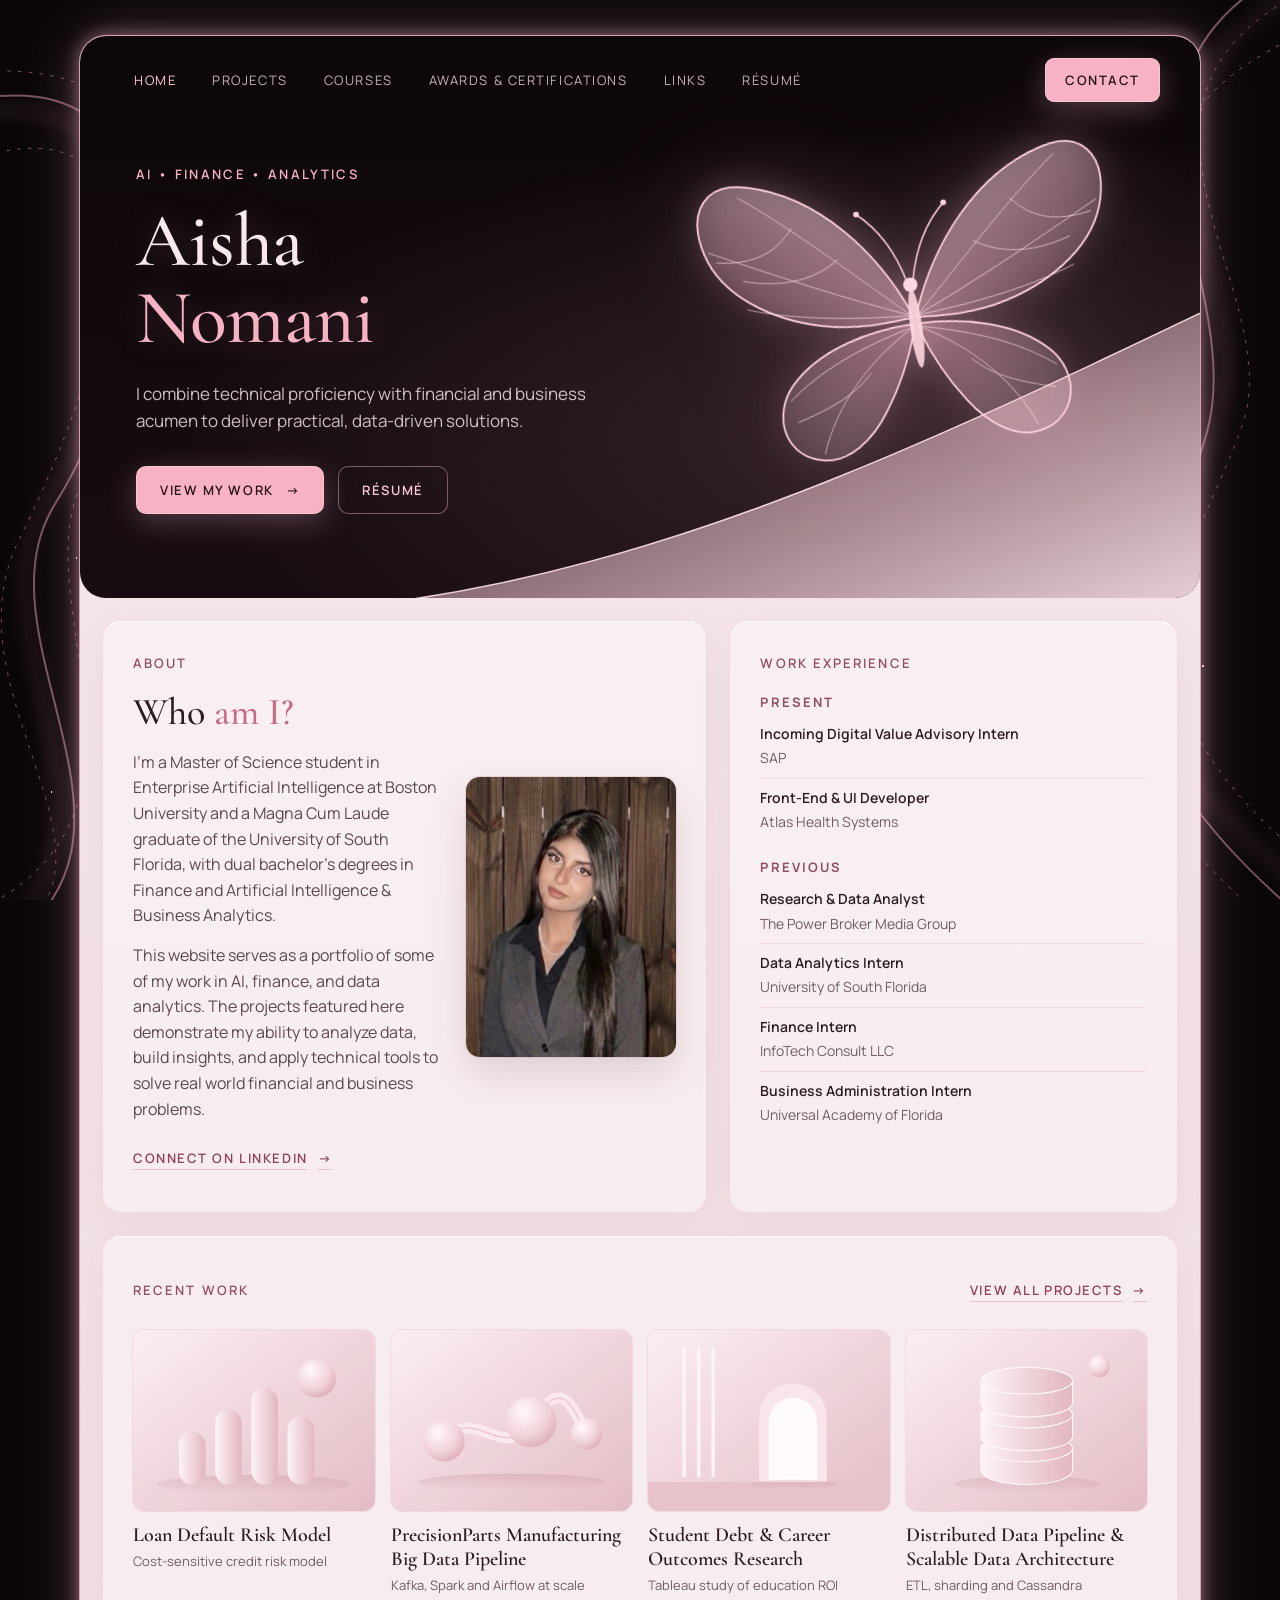
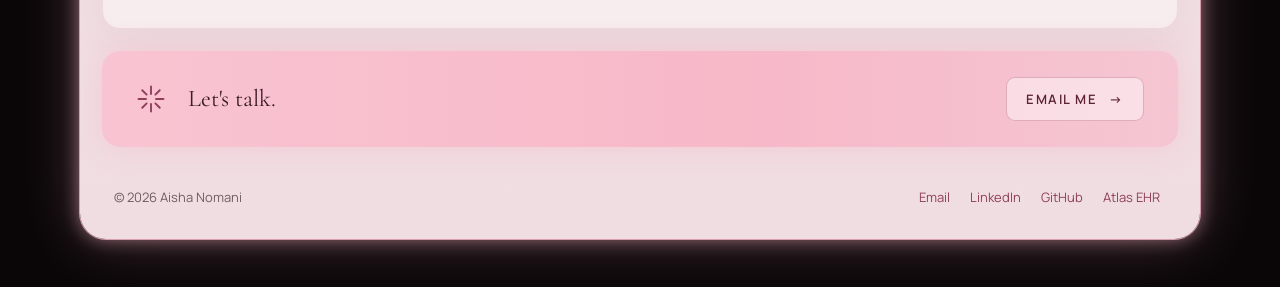
==== commit 2a58e1d0: "Update internship status from 'Upcoming' to 'Incoming'" ====
--- a/index.html
+++ b/index.html
@@ -96,7 +96,7 @@
       <section class="experience-group" aria-labelledby="present-h">
         <h3 id="present-h">Present</h3>
         <ul class="experience-list">
-          <li><strong>Upcoming Digital Value Advisory Intern</strong><span>SAP</span></li>
+          <li><strong>Incoming Digital Value Advisory Intern</strong><span>SAP</span></li>
           <li><strong>Front-End &amp; UI Developer</strong><span>Atlas Health Systems</span></li>
         </ul>
       </section>
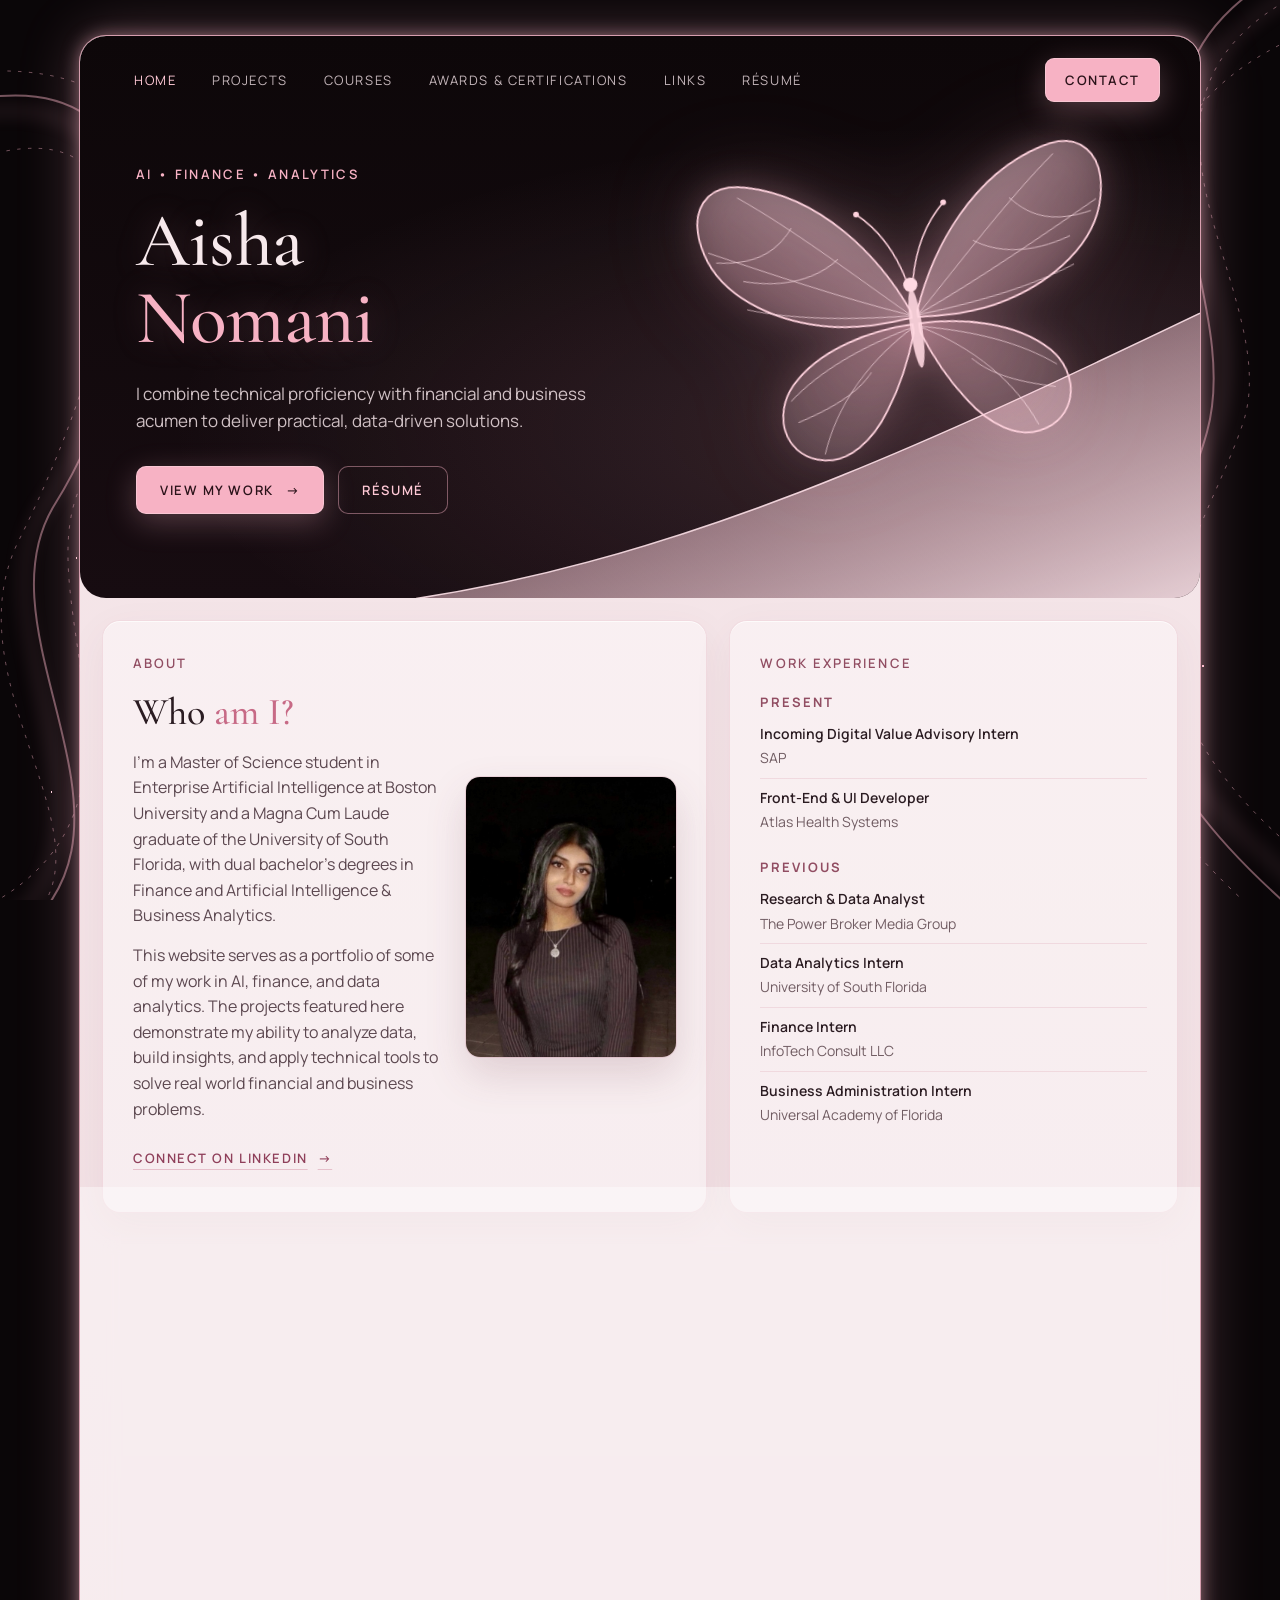
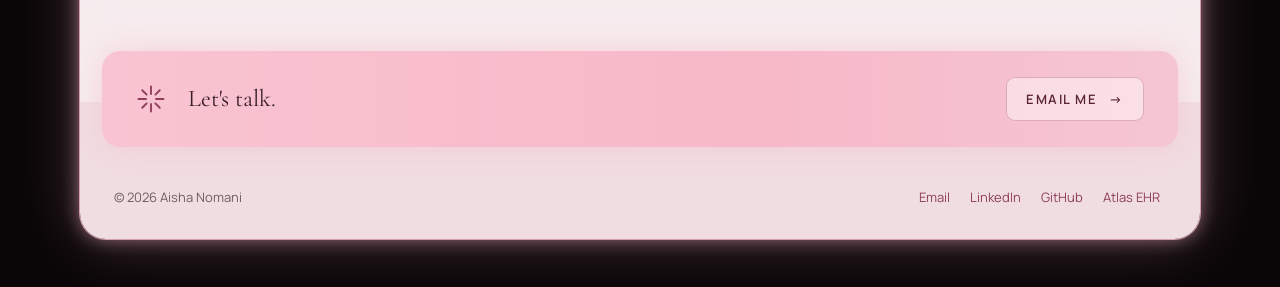
==== commit acfda4c8: "Update homepage portrait" ====
--- a/index.html
+++ b/index.html
@@ -12,7 +12,7 @@
 <link rel="preconnect" href="https://fonts.googleapis.com">
 <link rel="preconnect" href="https://fonts.gstatic.com" crossorigin>
 <link href="https://fonts.googleapis.com/css2?family=Cormorant+Garamond:wght@500;600&family=Manrope:wght@400;500;600;700&display=swap" rel="stylesheet">
-<link rel="stylesheet" href="assets/style.css">
+<link rel="stylesheet" href="assets/style.css?v=pre-motion-fix">
 </head>
 <body>
 <div class="backdrop" aria-hidden="true">
@@ -87,7 +87,7 @@
         <p>This website serves as a portfolio of some of my work in AI, finance, and data analytics. The projects featured here demonstrate my ability to analyze data, build insights, and apply technical tools to solve real world financial and business problems.</p>
         <a class="link" href="https://linkedin.com/in/aisha-nomani" target="_blank" rel="noopener">Connect on LinkedIn <span class="arrow">→</span></a>
       </div>
-      <img class="portrait" src="img/aisha-portrait.jpg" alt="Portrait of Aisha Nomani" width="600" height="794" loading="lazy">
+      <img class="portrait" src="img/image2.jpg" alt="Portrait of Aisha Nomani" width="1179" height="746" loading="lazy">
     </div>
   </section>
   <section class="panel" aria-labelledby="experience-h">
@@ -140,6 +140,6 @@
   <span><a href="mailto:aisha.nomani@gmail.com">Email</a><a href="https://linkedin.com/in/aisha-nomani" target="_blank" rel="noopener">LinkedIn</a><a href="https://github.com/aishanomani" target="_blank" rel="noopener">GitHub</a><a href="https://atlasehr.org" target="_blank" rel="noopener">Atlas EHR</a></span>
 </footer>
 </div>
-<script src="assets/main.js" defer></script>
+<script src="assets/main.js?v=pre-motion-fix" defer></script>
 </body>
 </html>
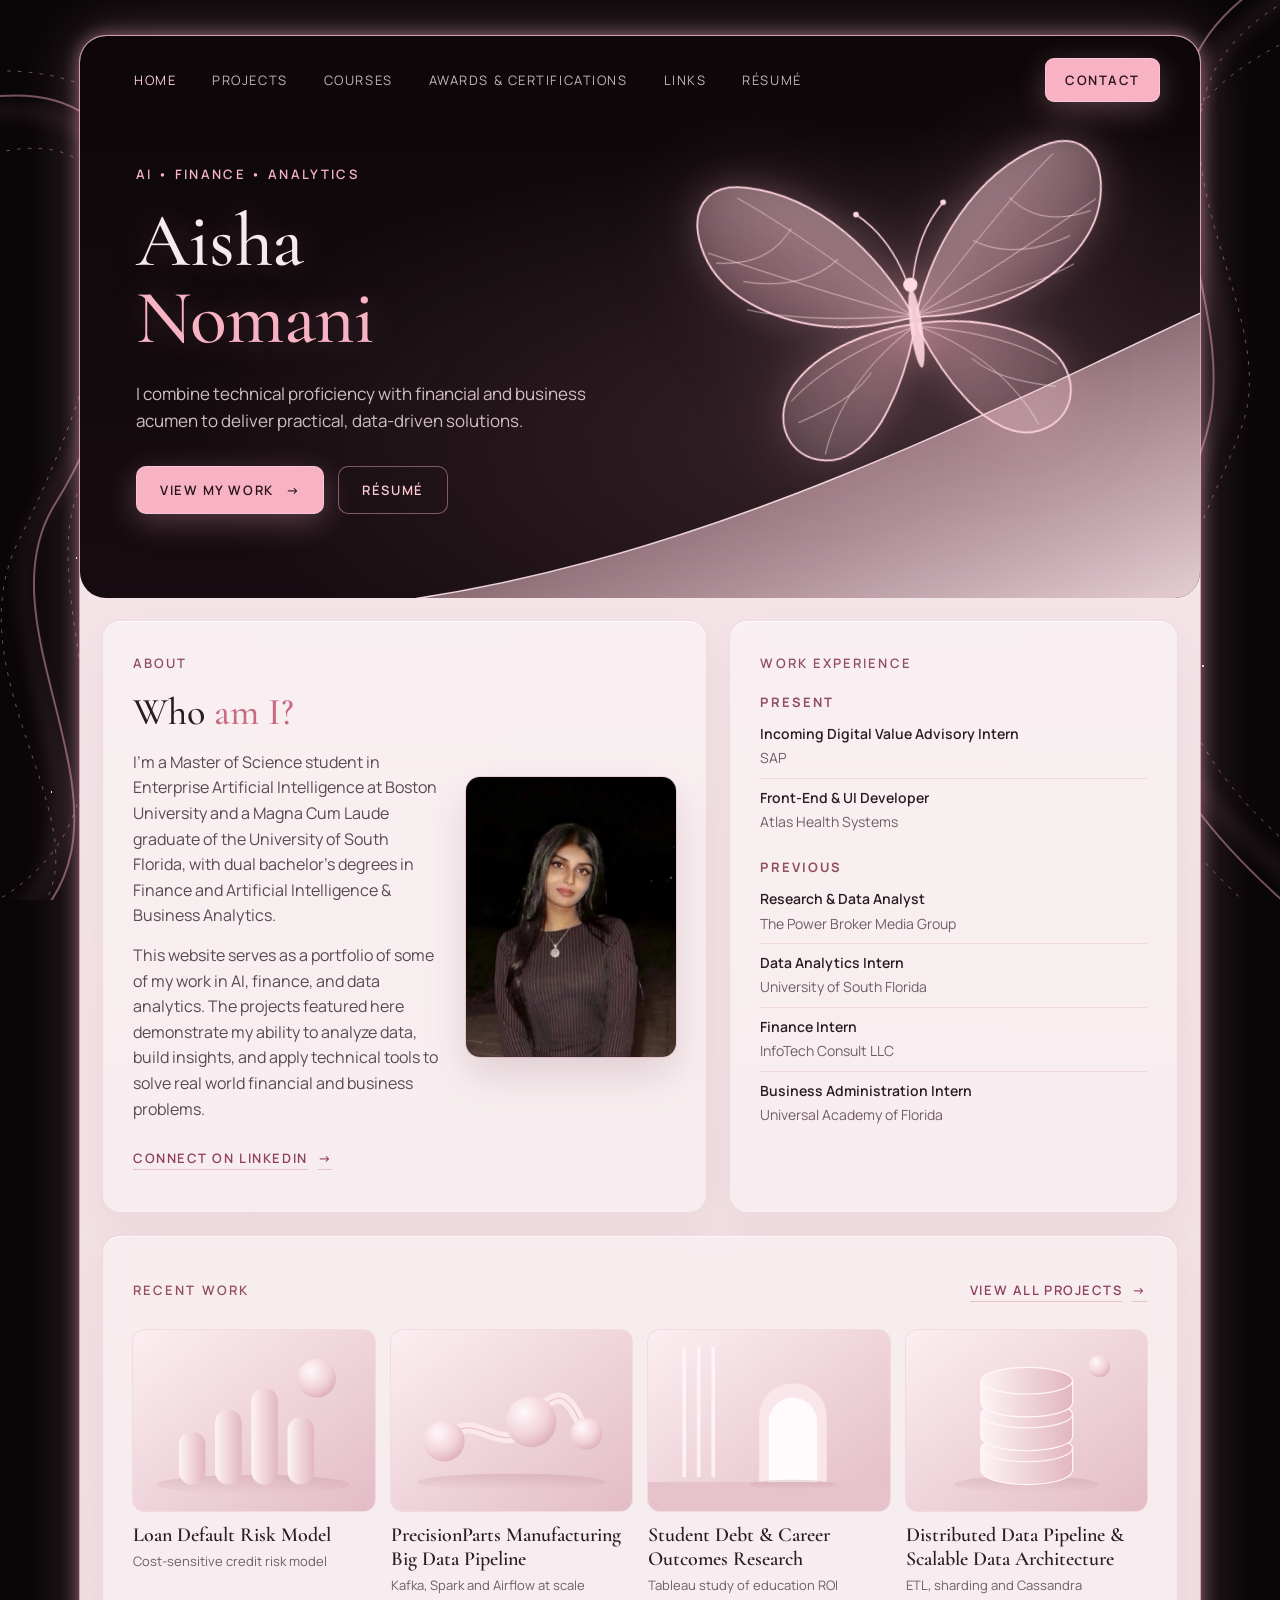
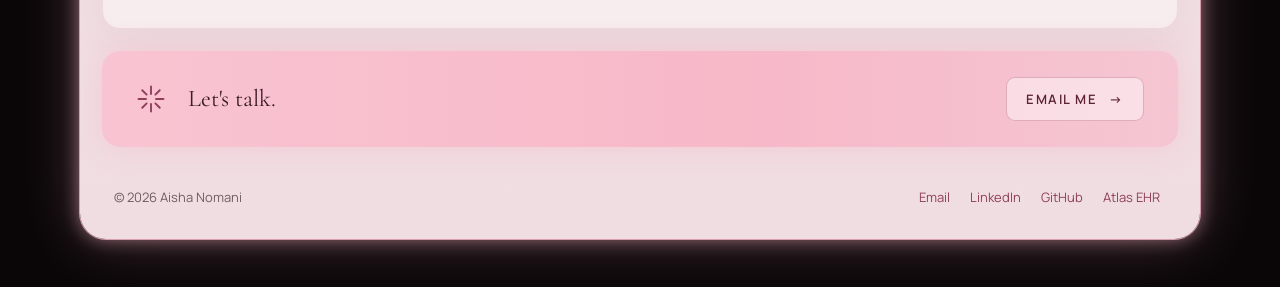
==== commit c84699af: "Replace homepage portrait" ====
--- a/index.html
+++ b/index.html
@@ -87,7 +87,7 @@
         <p>This website serves as a portfolio of some of my work in AI, finance, and data analytics. The projects featured here demonstrate my ability to analyze data, build insights, and apply technical tools to solve real world financial and business problems.</p>
         <a class="link" href="https://linkedin.com/in/aisha-nomani" target="_blank" rel="noopener">Connect on LinkedIn <span class="arrow">→</span></a>
       </div>
-      <img class="portrait" src="img/image2.jpg" alt="Portrait of Aisha Nomani" width="1179" height="746" loading="lazy">
+      <img class="portrait" src="img/image3.jpg" alt="Portrait of Aisha Nomani" width="1179" height="746" loading="lazy">
     </div>
   </section>
   <section class="panel" aria-labelledby="experience-h">
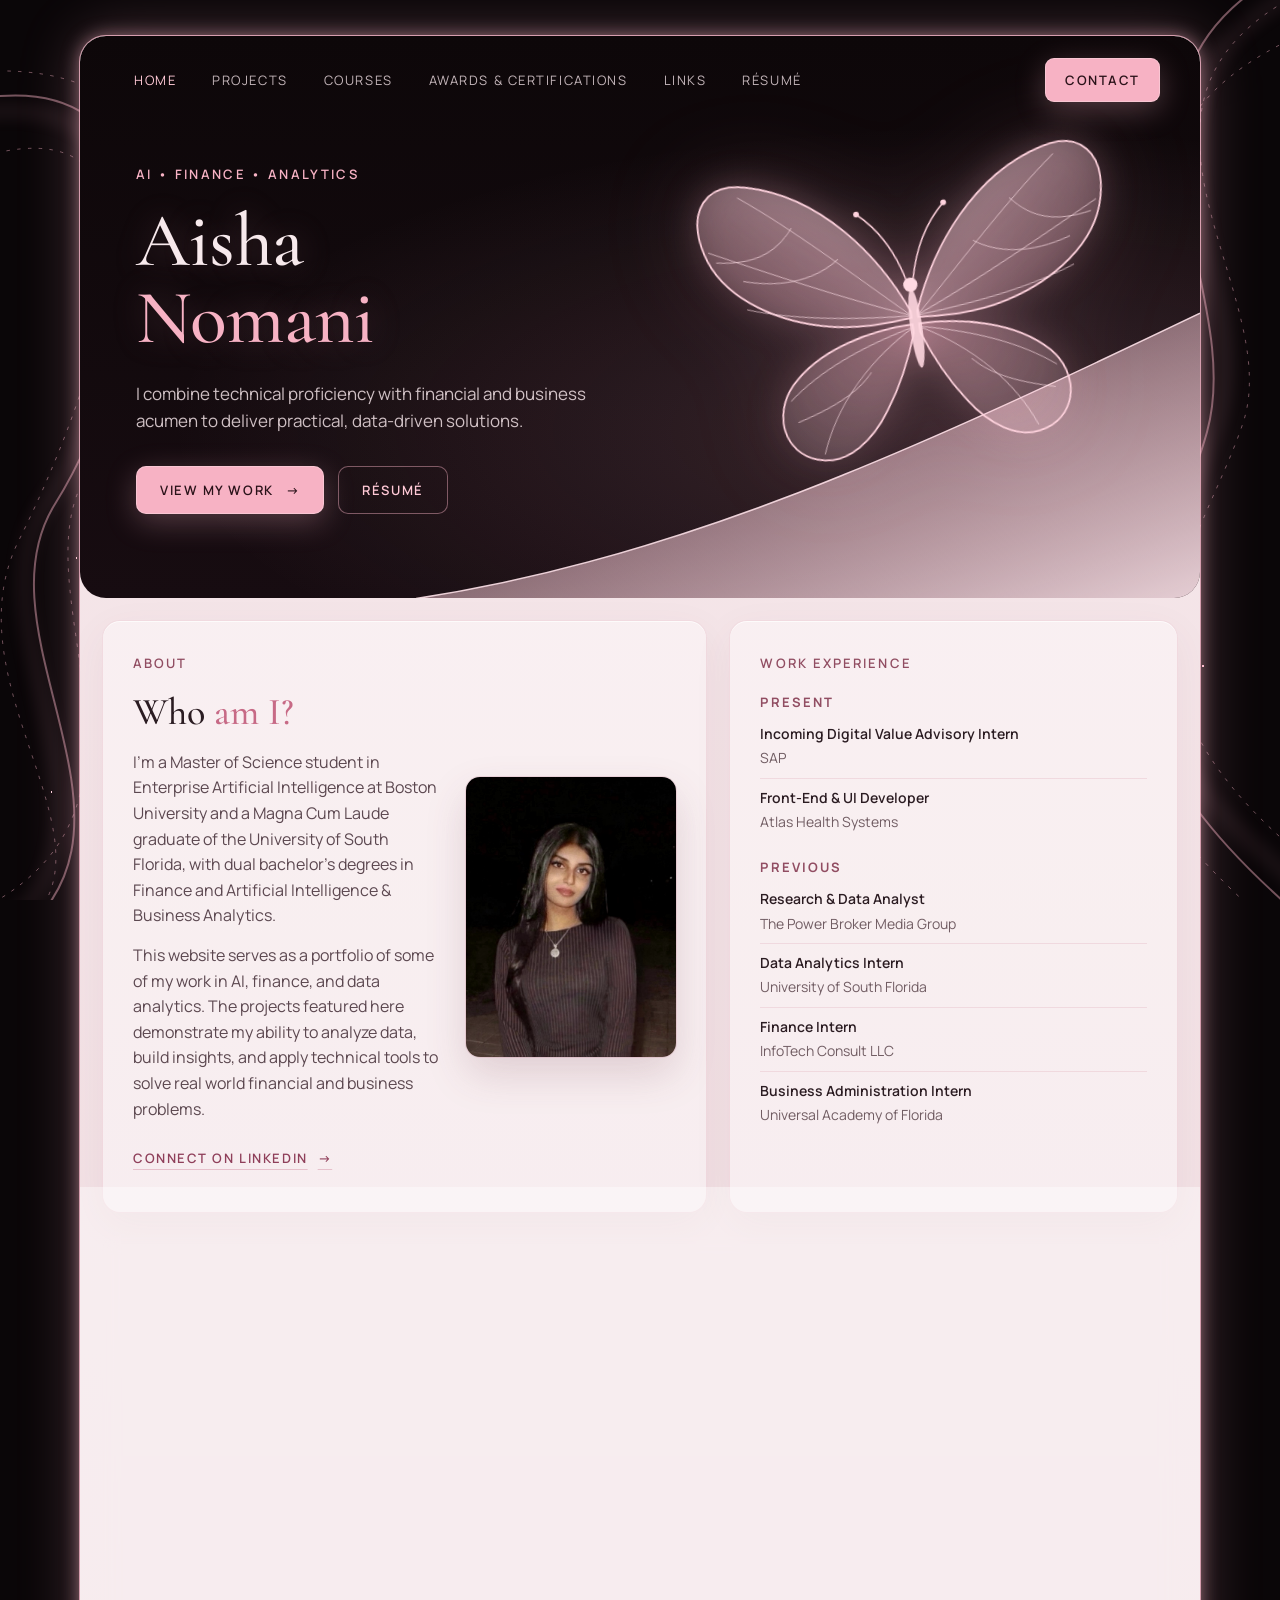
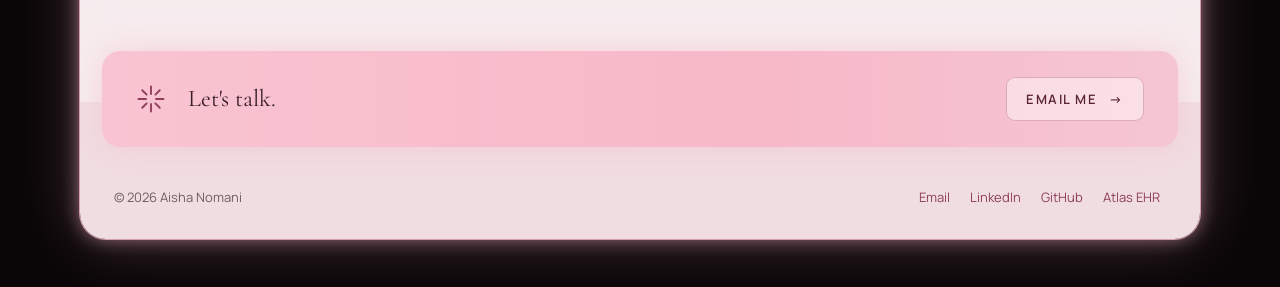
==== commit 360a0c43: "Update homepage portrait" ====
--- a/index.html
+++ b/index.html
@@ -87,7 +87,7 @@
         <p>This website serves as a portfolio of some of my work in AI, finance, and data analytics. The projects featured here demonstrate my ability to analyze data, build insights, and apply technical tools to solve real world financial and business problems.</p>
         <a class="link" href="https://linkedin.com/in/aisha-nomani" target="_blank" rel="noopener">Connect on LinkedIn <span class="arrow">→</span></a>
       </div>
-      <img class="portrait" src="img/image3.jpg" alt="Portrait of Aisha Nomani" width="1179" height="746" loading="lazy">
+      <img class="portrait" src="img/image4.JPG" alt="Portrait of Aisha Nomani" width="1179" height="746" loading="lazy">
     </div>
   </section>
   <section class="panel" aria-labelledby="experience-h">
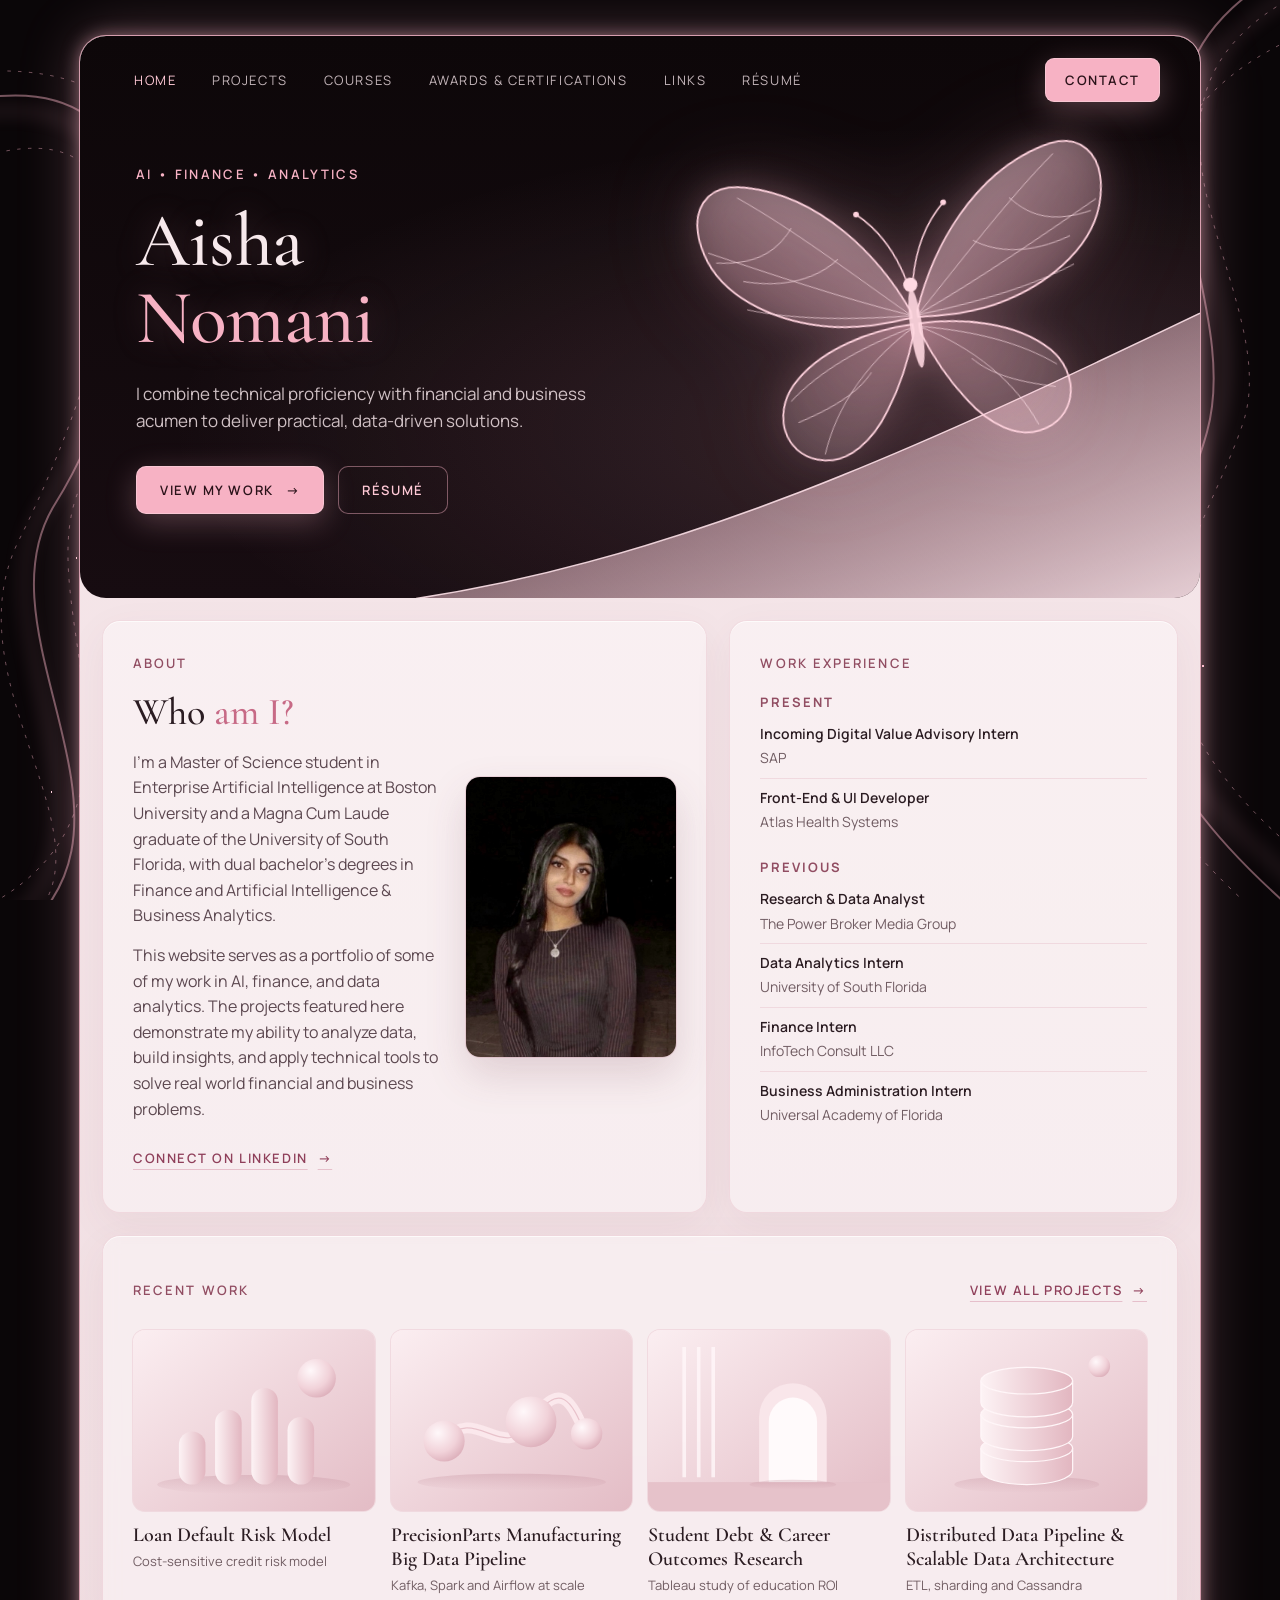
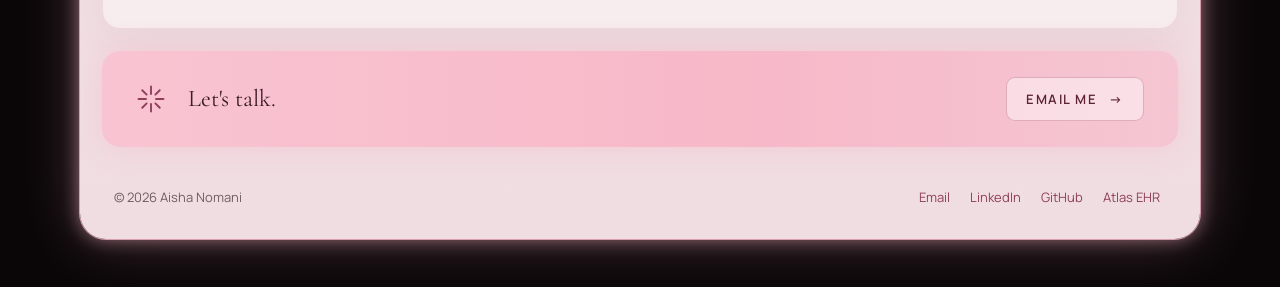
==== commit 5de68981: "Change homepage portrait to image5" ====
--- a/index.html
+++ b/index.html
@@ -87,7 +87,7 @@
         <p>This website serves as a portfolio of some of my work in AI, finance, and data analytics. The projects featured here demonstrate my ability to analyze data, build insights, and apply technical tools to solve real world financial and business problems.</p>
         <a class="link" href="https://linkedin.com/in/aisha-nomani" target="_blank" rel="noopener">Connect on LinkedIn <span class="arrow">→</span></a>
       </div>
-      <img class="portrait" src="img/image4.JPG" alt="Portrait of Aisha Nomani" width="1179" height="746" loading="lazy">
+      <img class="portrait" src="img/image5.JPG" alt="Portrait of Aisha Nomani" width="1179" height="746" loading="lazy">
     </div>
   </section>
   <section class="panel" aria-labelledby="experience-h">
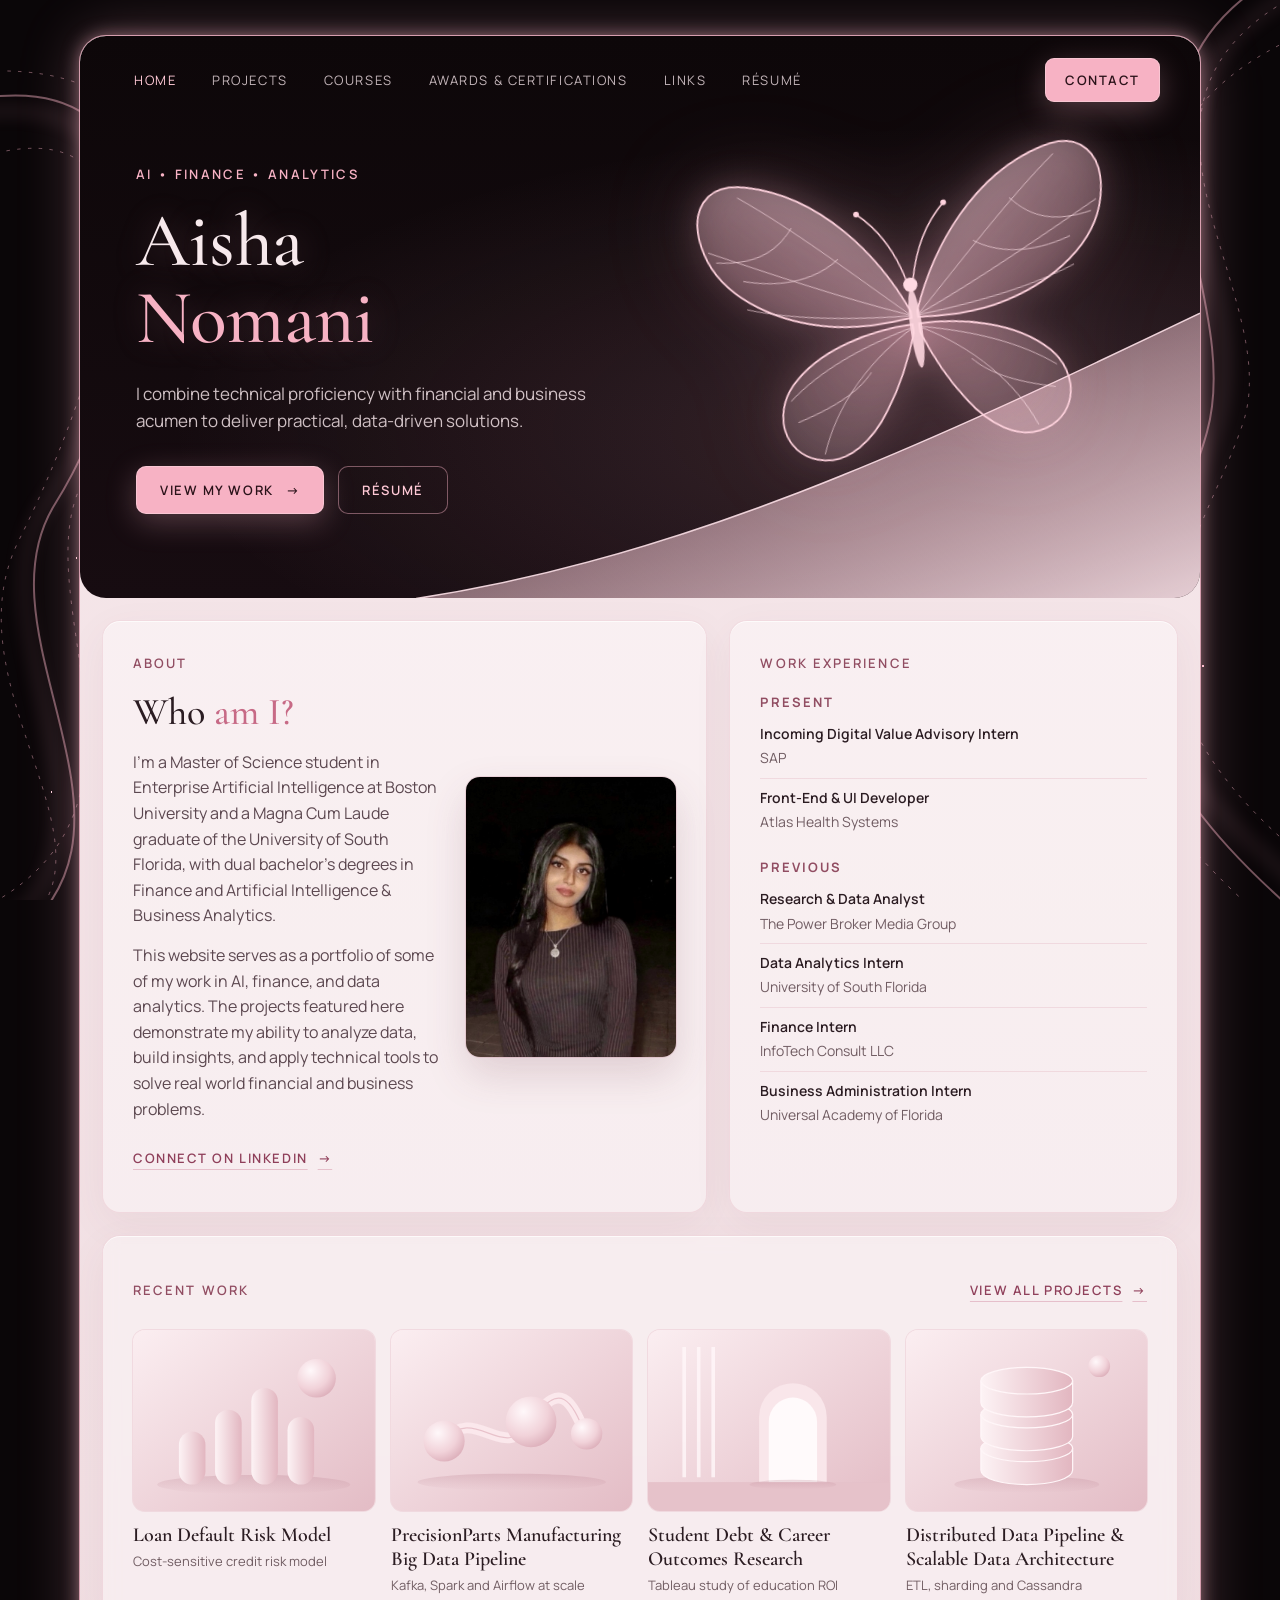
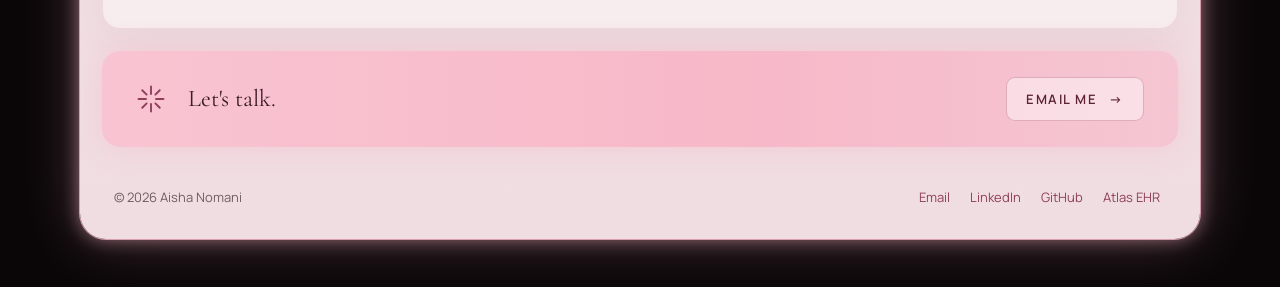
==== commit 26a38d3b: "Change homepage portrait to image6" ====
--- a/index.html
+++ b/index.html
@@ -87,7 +87,7 @@
         <p>This website serves as a portfolio of some of my work in AI, finance, and data analytics. The projects featured here demonstrate my ability to analyze data, build insights, and apply technical tools to solve real world financial and business problems.</p>
         <a class="link" href="https://linkedin.com/in/aisha-nomani" target="_blank" rel="noopener">Connect on LinkedIn <span class="arrow">→</span></a>
       </div>
-      <img class="portrait" src="img/image5.JPG" alt="Portrait of Aisha Nomani" width="1179" height="746" loading="lazy">
+      <img class="portrait" src="img/image6.jpg" alt="Portrait of Aisha Nomani" width="1179" height="746" loading="lazy">
     </div>
   </section>
   <section class="panel" aria-labelledby="experience-h">
